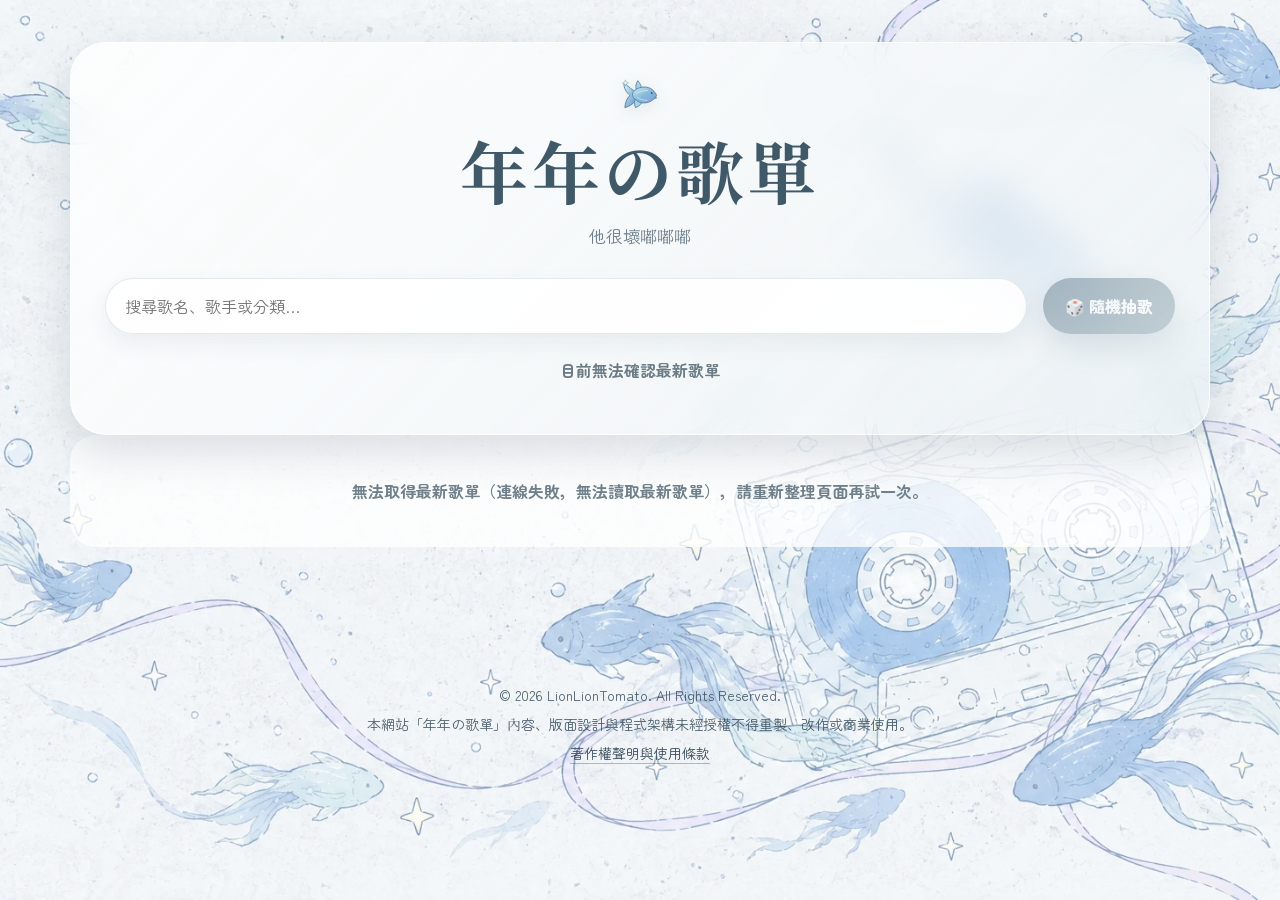
==== index.html @ ffe57280 "Add files via upload" ====
<!doctype html>
<html lang="zh-Hant">
<head>
  <meta charset="UTF-8">
  <meta name="viewport" content="width=device-width, initial-scale=1, viewport-fit=cover">
  <meta name="theme-color" content="#eaf4f9">
  <meta name="description" content="年年の歌單｜搜尋歌名、歌手、分類，隨機抽歌與複製歌曲。">
  <!-- GitHub Pages 的 HTTP 快取由 GitHub 控制；下面的版本參數保證新版資源更新，資料另外做即時防快取。 -->
  <meta http-equiv="Cache-Control" content="no-cache, no-store, must-revalidate">
  <meta http-equiv="Pragma" content="no-cache">
  <meta http-equiv="Expires" content="0">
  <title>年年の歌單</title>
  <link rel="icon" type="image/svg+xml" href="./assets/fish-icon.svg?v=20261029-nian3">
  <link rel="icon" type="image/png" sizes="192x192" href="./assets/favicon-192.png?v=20261029-nian3">
  <link rel="apple-touch-icon" href="./assets/apple-touch-icon.png?v=20261029-nian3">
  <link rel="preconnect" href="https://fonts.googleapis.com">
  <link rel="preconnect" href="https://fonts.gstatic.com" crossorigin>
  <link href="https://fonts.googleapis.com/css2?family=Noto+Serif+TC:wght@500;700&family=Zen+Maru+Gothic:wght@400;500;700&display=swap" rel="stylesheet">
  <link rel="stylesheet" href="./style.css?v=20261029-nian3">
  <script defer src="./script.js?v=20261029-nian3"></script>
</head>
<body>
  <div class="float-layer" id="floatLayer" aria-hidden="true"></div>
  <main class="wrap">
    <section class="hero" aria-label="年年歌單搜尋與篩選">
      <span class="eyebrow"><img src="./assets/fish-icon.svg?v=20261029-nian3" alt="年年の歌單小魚圖示" width="36" height="36"></span>
      <h1 id="siteTitle">年年の歌單</h1>
      <p id="siteSubtitle">他很壞嘟嘟嘟</p>
      <div class="controls">
        <label class="sr-only" for="search">搜尋歌名、歌手或分類</label>
        <input class="search" id="search" type="search" autocomplete="off" placeholder="搜尋歌名、歌手或分類…">
        <button class="random" id="randomBtn" type="button" disabled>🎲 隨機抽歌</button>
      </div>
      <div class="tags" id="tags" aria-label="分類篩選"></div>
      <div class="meta">
        <span id="count" aria-live="polite">讀取最新歌單中…</span>
      </div>
    </section>
    <section class="grid" id="grid" aria-label="歌曲列表" aria-busy="true"></section>
    <div class="empty" id="empty" role="status">沒有找到符合條件的歌曲</div>
  </main>
  <footer class="site-footer">
    <p>© 2026 LionLionTomato. All Rights Reserved.</p>
    <p>本網站「年年の歌單」內容、版面設計與程式架構未經授權不得重製、改作或商業使用。</p>
    <p><a href="./copyright.html">著作權聲明與使用條款</a></p>
  </footer>
  <div class="modal" id="modal" aria-hidden="true" role="dialog" aria-modal="true" aria-labelledby="modalTitle">
    <div class="modal-card">
      <img class="modal-fish" src="./assets/fish-icon.svg?v=20261029-nian3" alt="" width="56" height="56">
      <h2 id="modalTitle">🐟年年推薦</h2>
      <div class="big" id="pickSong"></div>
      <div id="pickArtist"></div>
      <button class="close" id="closeModal" type="button">就這個了!</button>
    </div>
  </div>
</body>
</html>
---- style.css ----
:root{
  --blue-900:#405969; --blue-800:#526d7e; --blue-700:#6f8795; --blue-600:#839aa8;
  --blue-300:#cbd8df; --blue-200:#dbe5e9; --blue-100:#eef4f6;
  --cream:#f8f5ef; --ink:#31434d; --muted:#70818b; --white:rgba(255,255,255,.78);
  --shadow:0 18px 45px rgba(64,89,105,.18); --radius:26px;
}
*{box-sizing:border-box}
html{scroll-behavior:smooth}
body{
  margin:0;min-height:100vh;color:var(--ink);
  font-family:'Zen Maru Gothic','Noto Serif TC',system-ui,sans-serif;
  overflow-x:hidden;background-color:#eaf4f9;
  background-image:linear-gradient(rgba(255,255,255,.12),rgba(255,255,255,.25)),url('./assets/nian-bg-desktop.webp?v=20261029-nian3');
  background-size:cover;background-position:center center;background-repeat:no-repeat;background-attachment:fixed;
}
.float-layer{position:fixed;inset:0;pointer-events:none;overflow:hidden;z-index:0}
.float{
  position:absolute;bottom:-8vh;left:var(--left);font-size:clamp(18px,2.5vw,32px);
  opacity:.22;color:rgba(64,89,105,.36);filter:drop-shadow(0 8px 12px rgba(64,89,105,.14));
  animation:rise var(--dur) linear infinite;animation-delay:var(--delay);
}
@keyframes rise{
  0%{transform:translateY(0) rotate(0deg);opacity:0}
  18%{opacity:.25}72%{opacity:.19}100%{transform:translateY(-112vh) rotate(180deg);opacity:0}
}
.wrap{position:relative;z-index:1;max-width:1180px;margin:0 auto;padding:42px 20px 70px}
.hero{
  padding:34px;border-radius:36px;
  background:linear-gradient(135deg,rgba(255,255,255,.82),rgba(238,244,246,.73));
  box-shadow:var(--shadow);border:1px solid rgba(255,255,255,.80);
  -webkit-backdrop-filter:blur(18px);backdrop-filter:blur(18px);
  text-align:center;display:flex;flex-direction:column;align-items:center;
}
.eyebrow{
  display:inline-flex;align-items:center;justify-content:center;
  padding:0;border-radius:0;background:transparent;margin:0 auto;text-align:center;
}
.eyebrow img{display:block;width:36px;height:36px;object-fit:contain;filter:drop-shadow(0 4px 8px rgba(64,89,105,.12))}
.hero h1{
  font-family:'Noto Serif TC',serif;font-size:clamp(36px,6vw,68px);line-height:1.1;
  margin:20px 0 12px;color:var(--blue-900);letter-spacing:.06em;text-align:center;width:100%;
}
.hero p{margin:0;color:var(--muted);font-size:17px;line-height:1.9;text-align:center;width:100%}
.controls{display:grid;grid-template-columns:1fr auto;gap:16px;margin:26px 0 18px;width:100%}
.search{
  width:100%;border:0;outline:0;border-radius:999px;background:rgba(255,255,255,.88);
  padding:16px 20px;font-size:16px;color:var(--ink);
  box-shadow:inset 0 0 0 1px rgba(111,135,149,.18),0 10px 22px rgba(64,89,105,.08);
  font-family:inherit;
}
.search:focus-visible,.tag:focus-visible,.random:focus-visible,.copy:focus-visible,.close:focus-visible{
  outline:3px solid #75a5c6;outline-offset:3px;
}
.random{
  border:0;border-radius:999px;padding:0 22px;background:linear-gradient(135deg,#6f8795,#9aaeb8);
  color:white;font-family:inherit;font-weight:800;font-size:16px;cursor:pointer;
  box-shadow:0 14px 30px rgba(64,89,105,.23);transition:.22s;
}
.random:hover:not(:disabled){transform:translateY(-2px)}
.random:disabled{opacity:.55;cursor:not-allowed}
.tags{display:flex;flex-wrap:wrap;gap:10px;margin:20px 0 26px;width:100%}
.tags:empty{margin:0}
.tag{
  --tag:#8fa3ad;--tagLight:#eef3f5;
  border:1px solid rgba(82,109,126,.14);background:linear-gradient(135deg,rgba(255,255,255,.84),var(--tagLight));
  color:#526b78;padding:10px 16px;border-radius:999px;font-family:inherit;font-weight:800;cursor:pointer;
  box-shadow:0 9px 18px rgba(64,89,105,.08);transition:.22s;
}
.tag:hover{transform:translateY(-2px);box-shadow:0 13px 26px rgba(64,89,105,.14)}
.tag.active{
  background:linear-gradient(135deg,var(--tag),#506a7a);color:white;border-color:transparent;
  box-shadow:0 15px 28px rgba(64,89,105,.25);transform:translateY(-2px);
}
.meta{
  display:flex;align-items:center;justify-content:center;gap:12px;
  margin:6px 2px 18px;width:100%;color:#6b7c86;font-weight:700;text-align:center;
}
#count{display:block;width:100%;text-align:center}
.grid{display:grid;grid-template-columns:repeat(auto-fill,minmax(230px,1fr));gap:18px}
.card{
  position:relative;min-height:150px;padding:22px 18px 56px;border-radius:var(--radius);
  background:linear-gradient(145deg,rgba(255,255,255,.86),rgba(236,243,246,.78));
  border:1px solid rgba(255,255,255,.86);box-shadow:0 15px 32px rgba(64,89,105,.12);
  overflow:hidden;transition:.22s;isolation:isolate;
  -webkit-backdrop-filter:blur(7px);backdrop-filter:blur(7px);
}
.card:hover{transform:translateY(-4px)}
.decor-fish{
  position:absolute;right:15px;top:12px;width:56px;height:56px;padding:6px;object-fit:contain;
  border-radius:18px;background:rgba(111,135,149,.10);border:1px solid rgba(111,135,149,.10);
  box-shadow:0 10px 22px rgba(64,89,105,.08);opacity:.63;transform:rotate(-10deg);
  pointer-events:none;z-index:0;
}
.song,.artist,.cat{position:relative;z-index:1}
.song{
  font-family:'Noto Serif TC',serif;font-size:24px;font-weight:700;color:var(--blue-900);
  margin:0 0 9px;padding-right:70px;overflow-wrap:anywhere;
}
.artist{font-size:15px;color:var(--muted);font-weight:700;margin-bottom:12px;overflow-wrap:anywhere}
.cat{
  display:inline-flex;max-width:100%;padding:6px 11px;border-radius:999px;
  background:rgba(111,135,149,.13);color:#5e7480;font-size:13px;font-weight:700;line-height:1.5;
}
.copy{
  position:absolute;right:14px;bottom:14px;z-index:2;border:0;border-radius:999px;
  padding:8px 13px;background:#dae5e9;color:#526b78;font-family:inherit;font-weight:800;cursor:pointer;transition:.2s;
}
.copy:hover{background:#c3d2d9}.copy.done{background:#7f9aaa;color:#fff}
.empty{
  display:none;text-align:center;padding:44px;border-radius:26px;
  background:rgba(255,255,255,.77);color:#70818b;font-weight:700;
}
.modal{
  position:fixed;inset:0;z-index:8;display:none;place-items:center;
  background:rgba(42,57,66,.28);-webkit-backdrop-filter:blur(6px);backdrop-filter:blur(6px);padding:18px;
}
.modal.show{display:grid}
.modal-card{
  max-width:420px;width:100%;background:linear-gradient(135deg,#fff,#eef4f6);
  border-radius:30px;padding:30px;box-shadow:0 30px 70px rgba(42,57,66,.28);text-align:center;
}
.modal-fish{margin:0 auto 6px;display:block;opacity:.84}
.modal h2{font-family:'Noto Serif TC',serif;margin:0 0 12px;color:#405969}
.modal .big{
  font-size:30px;font-family:'Noto Serif TC',serif;font-weight:700;
  margin:12px 0;color:#405969;overflow-wrap:anywhere;
}
.close{
  margin-top:16px;border:0;border-radius:999px;background:#6f8795;color:white;
  padding:11px 20px;font-family:inherit;font-weight:800;cursor:pointer;
}
.site-footer{
  position:relative;z-index:2;max-width:980px;margin:40px auto 24px;padding:22px 18px;
  text-align:center;font-family:'Zen Maru Gothic','Noto Serif TC',serif;
  color:rgba(48,70,84,.86);font-size:14px;line-height:1.8;
}
.site-footer p{margin:4px 0}
.site-footer a{color:rgba(48,70,84,.95);text-decoration:none;border-bottom:1px solid rgba(48,70,84,.35)}
.site-footer a:hover{opacity:.75}
.sr-only{position:absolute;width:1px;height:1px;overflow:hidden;clip:rect(0,0,0,0);white-space:nowrap}
@media(max-width:768px){
  body{
    background-image:linear-gradient(rgba(255,255,255,.17),rgba(255,255,255,.28)),url('./assets/nian-bg-mobile.webp?v=20261029-nian3');
    background-size:100% auto;background-position:center bottom;background-attachment:scroll;background-repeat:no-repeat;
  }
  .float{font-size:clamp(16px,5vw,26px);opacity:.20}
}
@media(max-width:680px){
  .wrap{padding:24px 14px 50px}
  .hero{padding:24px 18px;border-radius:28px}
  .controls{grid-template-columns:1fr}
  .random{height:50px}
  .grid{grid-template-columns:1fr}
  .tag{padding:10px 13px}
  .decor-fish{right:14px;top:12px;width:52px;height:52px}
  .song{padding-right:64px}
}
@media(max-width:480px){.float{opacity:.15}.hero h1{letter-spacing:.025em}}
@media(prefers-reduced-motion:reduce){*,*::before,*::after{animation:none!important;scroll-behavior:auto!important;transition:none!important}}
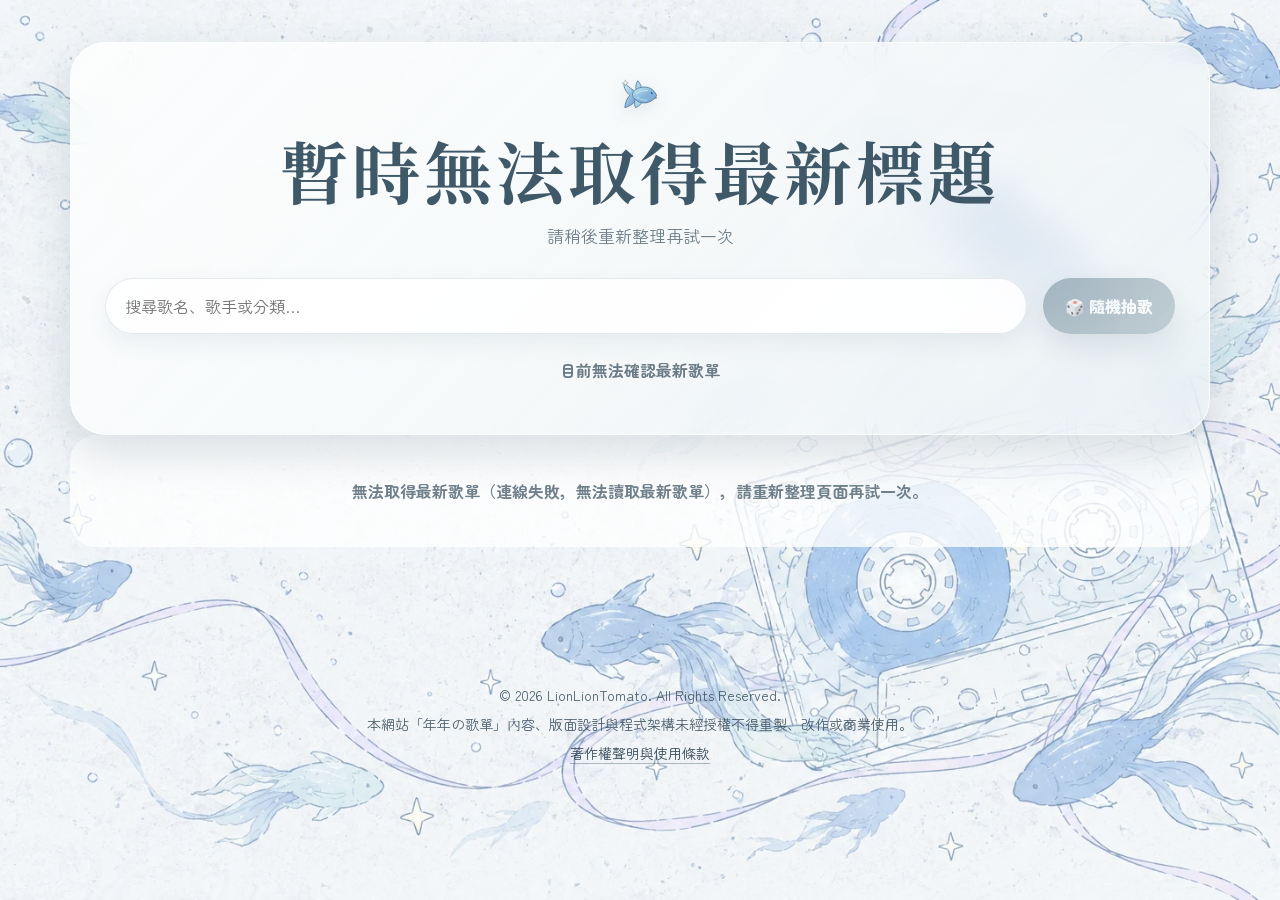
==== commit 4cdc5a0b: "Add files via upload" ====
--- a/index.html
+++ b/index.html
@@ -5,27 +5,27 @@
   <meta name="viewport" content="width=device-width, initial-scale=1, viewport-fit=cover">
   <meta name="theme-color" content="#eaf4f9">
   <meta name="description" content="年年の歌單｜搜尋歌名、歌手、分類，隨機抽歌與複製歌曲。">
-  <!-- GitHub Pages 的 HTTP 快取由 GitHub 控制；下面的版本參數保證新版資源更新，資料另外做即時防快取。 -->
+  <!-- 注意：GitHub Pages 的實際 HTTP 快取標頭由平台控制；以下 meta 不能取代伺服器端快取設定。 -->
   <meta http-equiv="Cache-Control" content="no-cache, no-store, must-revalidate">
   <meta http-equiv="Pragma" content="no-cache">
   <meta http-equiv="Expires" content="0">
   <title>年年の歌單</title>
-  <link rel="icon" type="image/svg+xml" href="./assets/fish-icon.svg?v=20261029-nian3">
-  <link rel="icon" type="image/png" sizes="192x192" href="./assets/favicon-192.png?v=20261029-nian3">
-  <link rel="apple-touch-icon" href="./assets/apple-touch-icon.png?v=20261029-nian3">
+  <link rel="icon" type="image/svg+xml" href="./assets/fish-icon.svg?v=20261030-nian4">
+  <link rel="icon" type="image/png" sizes="192x192" href="./assets/favicon-192.png?v=20261030-nian4">
+  <link rel="apple-touch-icon" href="./assets/apple-touch-icon.png?v=20261030-nian4">
   <link rel="preconnect" href="https://fonts.googleapis.com">
   <link rel="preconnect" href="https://fonts.gstatic.com" crossorigin>
   <link href="https://fonts.googleapis.com/css2?family=Noto+Serif+TC:wght@500;700&family=Zen+Maru+Gothic:wght@400;500;700&display=swap" rel="stylesheet">
-  <link rel="stylesheet" href="./style.css?v=20261029-nian3">
-  <script defer src="./script.js?v=20261029-nian3"></script>
+  <link rel="stylesheet" href="./style.css?v=20261030-nian4">
+  <script defer src="./script.js?v=20261030-nian4"></script>
 </head>
-<body>
+<body class="settings-pending">
   <div class="float-layer" id="floatLayer" aria-hidden="true"></div>
   <main class="wrap">
     <section class="hero" aria-label="年年歌單搜尋與篩選">
-      <span class="eyebrow"><img src="./assets/fish-icon.svg?v=20261029-nian3" alt="年年の歌單小魚圖示" width="36" height="36"></span>
+      <span class="eyebrow"><img src="./assets/fish-icon.svg?v=20261030-nian4" alt="年年の歌單小魚圖示" width="36" height="36"></span>
       <h1 id="siteTitle">年年の歌單</h1>
-      <p id="siteSubtitle">他很壞嘟嘟嘟</p>
+      <p id="siteSubtitle">正在讀取最新標題…</p>
       <div class="controls">
         <label class="sr-only" for="search">搜尋歌名、歌手或分類</label>
         <input class="search" id="search" type="search" autocomplete="off" placeholder="搜尋歌名、歌手或分類…">
@@ -46,7 +46,7 @@
   </footer>
   <div class="modal" id="modal" aria-hidden="true" role="dialog" aria-modal="true" aria-labelledby="modalTitle">
     <div class="modal-card">
-      <img class="modal-fish" src="./assets/fish-icon.svg?v=20261029-nian3" alt="" width="56" height="56">
+      <img class="modal-fish" src="./assets/fish-icon.svg?v=20261030-nian4" alt="" width="56" height="56">
       <h2 id="modalTitle">🐟年年推薦</h2>
       <div class="big" id="pickSong"></div>
       <div id="pickArtist"></div>
--- a/style.css
+++ b/style.css
@@ -6,11 +6,14 @@
 }
 *{box-sizing:border-box}
 html{scroll-behavior:smooth}
+/* 最新標題尚未從 Google 試算表確認前先隱藏，避免預設舊標題閃現。 */
+.settings-pending #siteTitle,
+.settings-pending #siteSubtitle{visibility:hidden}
 body{
   margin:0;min-height:100vh;color:var(--ink);
   font-family:'Zen Maru Gothic','Noto Serif TC',system-ui,sans-serif;
   overflow-x:hidden;background-color:#eaf4f9;
-  background-image:linear-gradient(rgba(255,255,255,.12),rgba(255,255,255,.25)),url('./assets/nian-bg-desktop.webp?v=20261029-nian3');
+  background-image:linear-gradient(rgba(255,255,255,.12),rgba(255,255,255,.25)),url('./assets/nian-bg-desktop.webp?v=20261030-nian4');
   background-size:cover;background-position:center center;background-repeat:no-repeat;background-attachment:fixed;
 }
 .float-layer{position:fixed;inset:0;pointer-events:none;overflow:hidden;z-index:0}
@@ -140,7 +143,7 @@
 .sr-only{position:absolute;width:1px;height:1px;overflow:hidden;clip:rect(0,0,0,0);white-space:nowrap}
 @media(max-width:768px){
   body{
-    background-image:linear-gradient(rgba(255,255,255,.17),rgba(255,255,255,.28)),url('./assets/nian-bg-mobile.webp?v=20261029-nian3');
+    background-image:linear-gradient(rgba(255,255,255,.17),rgba(255,255,255,.28)),url('./assets/nian-bg-mobile.webp?v=20261030-nian4');
     background-size:100% auto;background-position:center bottom;background-attachment:scroll;background-repeat:no-repeat;
   }
   .float{font-size:clamp(16px,5vw,26px);opacity:.20}
